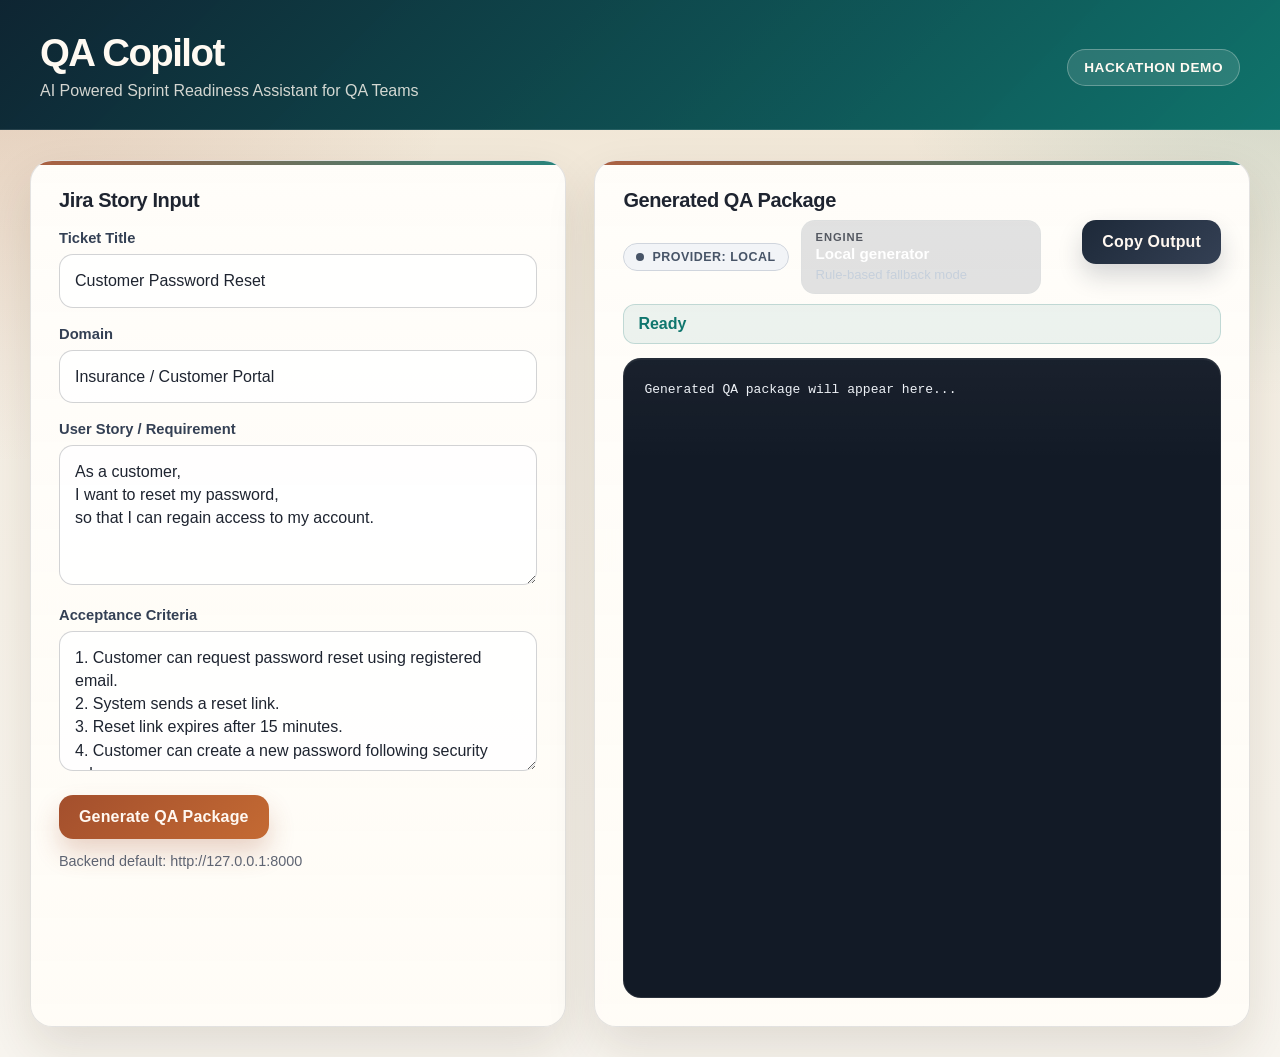
==== frontend/index.html @ c1b5dcdb "ui upgrade" ====
<!DOCTYPE html><html lang="en"><head><meta charset="UTF-8"><meta name="viewport" content="width=device-width, initial-scale=1.0"><title>QA Copilot</title><link rel="icon" href="data:image/svg+xml,%3Csvg xmlns='http://www.w3.org/2000/svg' viewBox='0 0 64 64'%3E%3Crect width='64' height='64' rx='14' fill='%230c5c4c'/%3E%3Cpath d='M18 34l9 9 19-22' fill='none' stroke='%23f5efe0' stroke-width='7' stroke-linecap='round' stroke-linejoin='round'/%3E%3C/svg%3E"><link rel="stylesheet" href="styles.css"></head><body><header><div><h1>QA Copilot</h1><p>AI Powered Sprint Readiness Assistant for QA Teams</p></div><span class="badge">Hackathon Demo</span></header><main><section class="panel"><h2>Jira Story Input</h2><label>Ticket Title</label><input id="title" value="Customer Password Reset"><label>Domain</label><input id="domain" value="Insurance / Customer Portal"><label>User Story / Requirement</label><textarea id="story">As a customer,
I want to reset my password,
so that I can regain access to my account.</textarea><label>Acceptance Criteria</label><textarea id="criteria">1. Customer can request password reset using registered email.
2. System sends a reset link.
3. Reset link expires after 15 minutes.
4. Customer can create a new password following security rules.
5. Customer sees an error for invalid or expired link.</textarea><button id="generateBtn" onclick="generatePackage()">Generate QA Package</button><p class="hint">Backend default: http://127.0.0.1:8000</p></section><section class="panel"><div class="output-header"><div><h2>Generated QA Package</h2><div class="provider-row"><div id="providerBadge" class="provider-badge provider-local">Provider: Local</div><div id="aiSignal" class="ai-signal ai-signal-local"><span class="ai-signal-label">Engine</span><strong id="aiSignalTitle">Local generator</strong><span id="aiSignalDetail">Rule-based fallback mode</span></div></div></div><button class="secondary" onclick="copyOutput()">Copy Output</button></div><div id="status" class="status">Ready</div><div id="output" class="output-placeholder output-empty">Generated QA package will appear here...</div></section></main><script src="script.js"></script></body></html>
---- frontend/styles.css ----
:root {
	--bg: #f5efe4;
	--bg-accent: #efe3d0;
	--card: rgba(255, 252, 247, 0.92);
	--card-strong: #fffdf9;
	--text: #1e2430;
	--muted: #5e6472;
	--primary: #0f766e;
	--primary-strong: #115e59;
	--secondary: #a34f2d;
	--border: rgba(30, 36, 48, 0.12);
	--border-strong: rgba(30, 36, 48, 0.2);
	--shadow: 0 22px 50px rgba(57, 44, 20, 0.12);
	--status-ok: #0f766e;
	--status-error: #b42318;
	--output-bg: #121a26;
	--output-text: #eef2f7;
}

* {
	box-sizing: border-box;
}

body {
	margin: 0;
	min-height: 100vh;
	font-family: "Segoe UI", "Trebuchet MS", sans-serif;
	color: var(--text);
	background:
		radial-gradient(circle at top left, rgba(163, 79, 45, 0.18), transparent 28%),
		radial-gradient(circle at top right, rgba(15, 118, 110, 0.16), transparent 24%),
		linear-gradient(180deg, var(--bg-accent) 0%, var(--bg) 34%, #f8f5ef 100%);
}

header {
	padding: 34px 40px 30px;
	display: flex;
	justify-content: space-between;
	align-items: center;
	gap: 20px;
	color: #fffaf2;
	background:
		linear-gradient(135deg, rgba(13, 35, 48, 0.94), rgba(15, 118, 110, 0.88)),
		linear-gradient(135deg, #1b3d53, #115e59);
	box-shadow: inset 0 -1px 0 rgba(255, 255, 255, 0.1);
}

header h1 {
	margin: 0;
	font-size: clamp(2rem, 3vw, 3rem);
	line-height: 1;
	letter-spacing: -0.04em;
}

header p {
	margin: 10px 0 0;
	max-width: 52ch;
	color: rgba(255, 250, 242, 0.82);
	font-size: 1rem;
}

.badge {
	padding: 10px 16px;
	border: 1px solid rgba(255, 250, 242, 0.28);
	border-radius: 999px;
	background: rgba(255, 250, 242, 0.12);
	color: #fffaf2;
	font-size: 0.85rem;
	font-weight: 700;
	letter-spacing: 0.04em;
	text-transform: uppercase;
	white-space: nowrap;
}

main {
	display: grid;
	grid-template-columns: minmax(320px, 0.9fr) minmax(420px, 1.1fr);
	gap: 28px;
	padding: 30px;
}

.panel {
	position: relative;
	overflow: hidden;
	padding: 28px;
	border: 1px solid var(--border);
	border-radius: 22px;
	background: linear-gradient(180deg, var(--card-strong), var(--card));
	box-shadow: var(--shadow);
	backdrop-filter: blur(16px);
}

.panel::after {
	content: "";
	position: absolute;
	inset: 0 auto auto 0;
	width: 100%;
	height: 4px;
	background: linear-gradient(90deg, var(--secondary), var(--primary));
	opacity: 0.9;
}

h2 {
	margin: 0 0 10px;
	font-size: 1.25rem;
	letter-spacing: -0.02em;
}

label {
	display: block;
	margin: 18px 0 8px;
	color: #344054;
	font-size: 0.92rem;
	font-weight: 700;
}

input,
textarea {
	width: 100%;
	padding: 14px 15px;
	border: 1px solid var(--border-strong);
	border-radius: 14px;
	background: rgba(255, 255, 255, 0.88);
	color: var(--text);
	font: inherit;
	line-height: 1.45;
	transition: border-color 140ms ease, box-shadow 140ms ease, background 140ms ease;
}

input::placeholder,
textarea::placeholder {
	color: #7a8190;
}

input:hover,
textarea:hover {
	border-color: rgba(15, 118, 110, 0.34);
	background: #ffffff;
}

input:focus,
textarea:focus {
	outline: none;
	border-color: rgba(15, 118, 110, 0.78);
	box-shadow: 0 0 0 4px rgba(15, 118, 110, 0.14);
	background: #ffffff;
}

textarea {
	min-height: 140px;
	resize: vertical;
}

button {
	margin-top: 20px;
	padding: 13px 20px;
	border: none;
	border-radius: 14px;
	background: linear-gradient(135deg, var(--secondary), #c46a33);
	color: #fff8f1;
	font: inherit;
	font-weight: 700;
	letter-spacing: 0.01em;
	cursor: pointer;
	box-shadow: 0 14px 26px rgba(163, 79, 45, 0.24);
	transition: transform 120ms ease, box-shadow 120ms ease, filter 120ms ease;
}

button:hover {
	transform: translateY(-1px);
	box-shadow: 0 18px 30px rgba(163, 79, 45, 0.28);
	filter: saturate(1.05);
}

button:active {
	transform: translateY(0);
}

button:focus-visible {
	outline: 3px solid rgba(163, 79, 45, 0.24);
	outline-offset: 2px;
}

button:disabled {
	cursor: wait;
	opacity: 0.82;
	transform: none;
	box-shadow: none;
}

button.secondary {
	margin-top: 0;
	background: linear-gradient(135deg, #1d2939, #344054);
	box-shadow: 0 12px 24px rgba(29, 41, 57, 0.18);
}

.hint {
	margin: 14px 0 0;
	color: var(--muted);
	font-size: 0.9rem;
}

.output-header {
	display: flex;
	justify-content: space-between;
	align-items: center;
	gap: 12px;
	margin-bottom: 10px;
}

.output-header h2 {
	margin-bottom: 8px;
}

.provider-row {
	display: flex;
	align-items: center;
	gap: 12px;
	flex-wrap: wrap;
}

.provider-badge {
	display: inline-flex;
	align-items: center;
	gap: 8px;
	padding: 6px 12px;
	border-radius: 999px;
	font-size: 0.78rem;
	font-weight: 800;
	letter-spacing: 0.04em;
	text-transform: uppercase;
	border: 1px solid transparent;
}

.provider-badge::before {
	content: "";
	width: 8px;
	height: 8px;
	border-radius: 999px;
	background: currentColor;
}

.provider-local {
	color: #475467;
	background: #f2f4f7;
	border-color: #d0d5dd;
}

.provider-openai {
	color: #0f766e;
	background: rgba(15, 118, 110, 0.12);
	border-color: rgba(15, 118, 110, 0.24);
}

.provider-azure {
	color: #175cd3;
	background: rgba(23, 92, 211, 0.1);
	border-color: rgba(23, 92, 211, 0.2);
}

.ai-signal {
	display: grid;
	gap: 2px;
	min-width: 240px;
	padding: 10px 14px;
	border: 1px solid rgba(255, 255, 255, 0.12);
	border-radius: 14px;
	background: rgba(255, 255, 255, 0.06);
	box-shadow: inset 0 1px 0 rgba(255, 255, 255, 0.04);
}

.ai-signal-label {
	font-size: 0.7rem;
	font-weight: 800;
	letter-spacing: 0.08em;
	text-transform: uppercase;
	opacity: 0.72;
}

.ai-signal strong {
	font-size: 0.95rem;
	line-height: 1.2;
	color: #ffffff;
}

.ai-signal span:last-child {
	font-size: 0.82rem;
	color: #c6d0dc;
	line-height: 1.35;
}

.ai-signal-local {
	border-color: rgba(208, 213, 221, 0.18);
	background: rgba(71, 84, 103, 0.16);
}

.ai-signal-openai {
	border-color: rgba(15, 118, 110, 0.35);
	background: linear-gradient(135deg, rgba(15, 118, 110, 0.22), rgba(15, 118, 110, 0.08));
	box-shadow: 0 0 0 1px rgba(15, 118, 110, 0.12), inset 0 1px 0 rgba(255, 255, 255, 0.08);
}

.ai-signal-azure {
	border-color: rgba(23, 92, 211, 0.35);
	background: linear-gradient(135deg, rgba(23, 92, 211, 0.2), rgba(23, 92, 211, 0.08));
	box-shadow: 0 0 0 1px rgba(23, 92, 211, 0.12), inset 0 1px 0 rgba(255, 255, 255, 0.08);
}

.ai-signal-live {
	position: relative;
	overflow: hidden;
}

.ai-signal-live::after {
	content: "";
	position: absolute;
	inset: 0;
	background: linear-gradient(110deg, transparent 10%, rgba(255, 255, 255, 0.16) 40%, transparent 70%);
	transform: translateX(-120%);
	animation: shimmer 1.6s linear infinite;
}

.status {
	margin-bottom: 14px;
	padding: 10px 14px;
	border: 1px solid rgba(15, 118, 110, 0.2);
	border-radius: 12px;
	background: rgba(15, 118, 110, 0.08);
	color: var(--status-ok);
	font-weight: 700;
}

.status.loading {
	position: relative;
	padding-left: 38px;
}

.status.loading::before {
	content: "";
	position: absolute;
	top: 50%;
	left: 14px;
	width: 12px;
	height: 12px;
	margin-top: -6px;
	border-radius: 999px;
	background: currentColor;
	animation: pulse 1s ease-in-out infinite;
}

.output-placeholder {
	min-height: 640px;
	padding: 20px;
	border: 1px solid rgba(255, 255, 255, 0.08);
	border-radius: 18px;
	background:
		linear-gradient(180deg, rgba(255, 255, 255, 0.03), transparent 16%),
		var(--output-bg);
	color: var(--output-text);
	white-space: pre-wrap;
	overflow: auto;
	font-family: Consolas, "Courier New", monospace;
	font-size: 13px;
	line-height: 1.62;
	box-shadow: inset 0 1px 0 rgba(255, 255, 255, 0.05);
}

.output-empty {
	display: block;
	font-family: Consolas, "Courier New", monospace;
}

.output-section {
	margin-bottom: 18px;
	padding: 18px;
	border: 1px solid rgba(255, 255, 255, 0.08);
	border-radius: 16px;
	background: rgba(255, 255, 255, 0.03);
}

.output-section h3 {
	margin: 0 0 12px;
	color: #f8b26a;
	font-size: 0.95rem;
	letter-spacing: 0.08em;
	text-transform: uppercase;
}

.output-section p {
	margin: 0;
}

.summary-section,
.risk-section,
.code-section {
	background: rgba(255, 255, 255, 0.05);
}

.output-list,
.output-steps {
	margin: 0;
	padding-left: 20px;
}

.output-list li,
.output-steps li {
	margin-bottom: 8px;
}

.test-case-grid,
.api-grid,
.mapping-grid {
	display: grid;
	gap: 14px;
}

.test-case-card,
.api-card,
.mapping-card {
	padding: 16px;
	border: 1px solid rgba(255, 255, 255, 0.08);
	border-radius: 14px;
	background: rgba(10, 14, 22, 0.34);
}

.test-case-head {
	display: flex;
	justify-content: space-between;
	gap: 12px;
	margin-bottom: 14px;
}

.test-case-head h4,
.mapping-card h4 {
	margin: 0 0 4px;
	color: #ffffff;
	font-size: 1rem;
}

.test-case-head p,
.mapping-card p,
.api-card p {
	margin: 0;
	color: #c6d0dc;
}

.test-case-meta {
	display: flex;
	flex-wrap: wrap;
	gap: 8px;
	justify-content: flex-end;
}

.test-case-meta span,
.api-status,
.risk-score {
	display: inline-flex;
	align-items: center;
	padding: 4px 10px;
	border-radius: 999px;
	background: rgba(248, 178, 106, 0.14);
	color: #ffd9a5;
	font-size: 0.78rem;
	font-weight: 700;
}

.output-subsection {
	margin-top: 12px;
}

.output-subsection h5 {
	margin: 0 0 8px;
	color: #f5d9ae;
	font-size: 0.82rem;
	letter-spacing: 0.06em;
	text-transform: uppercase;
}

.api-card {
	display: grid;
	gap: 10px;
}

.api-method {
	color: #8be9dd;
	font-weight: 800;
	letter-spacing: 0.06em;
	text-transform: uppercase;
}

.api-endpoint {
	color: #ffffff;
	font-weight: 700;
	word-break: break-word;
}

.risk-strip {
	display: grid;
	gap: 12px;
}

.code-block {
	margin: 0;
	padding: 14px;
	overflow: auto;
	border-radius: 12px;
	background: rgba(0, 0, 0, 0.22);
	border: 1px solid rgba(255, 255, 255, 0.08);
}

@keyframes pulse {
	0%,
	100% {
		opacity: 0.35;
		transform: scale(0.8);
	}

	50% {
		opacity: 1;
		transform: scale(1);
	}
}

@keyframes shimmer {
	100% {
		transform: translateX(120%);
	}
}

@media (max-width: 900px) {
	main {
		grid-template-columns: 1fr;
		padding: 18px;
	}

	header {
		padding: 26px 20px;
		flex-direction: column;
		align-items: flex-start;
	}

	.panel {
		padding: 22px;
	}

	.output-header {
		flex-direction: column;
		align-items: stretch;
	}

	.provider-row {
		align-items: stretch;
	}

	.ai-signal {
		min-width: 0;
	}

	.test-case-head {
		flex-direction: column;
	}

	.test-case-meta {
		justify-content: flex-start;
	}

	button.secondary {
		width: 100%;
	}
}
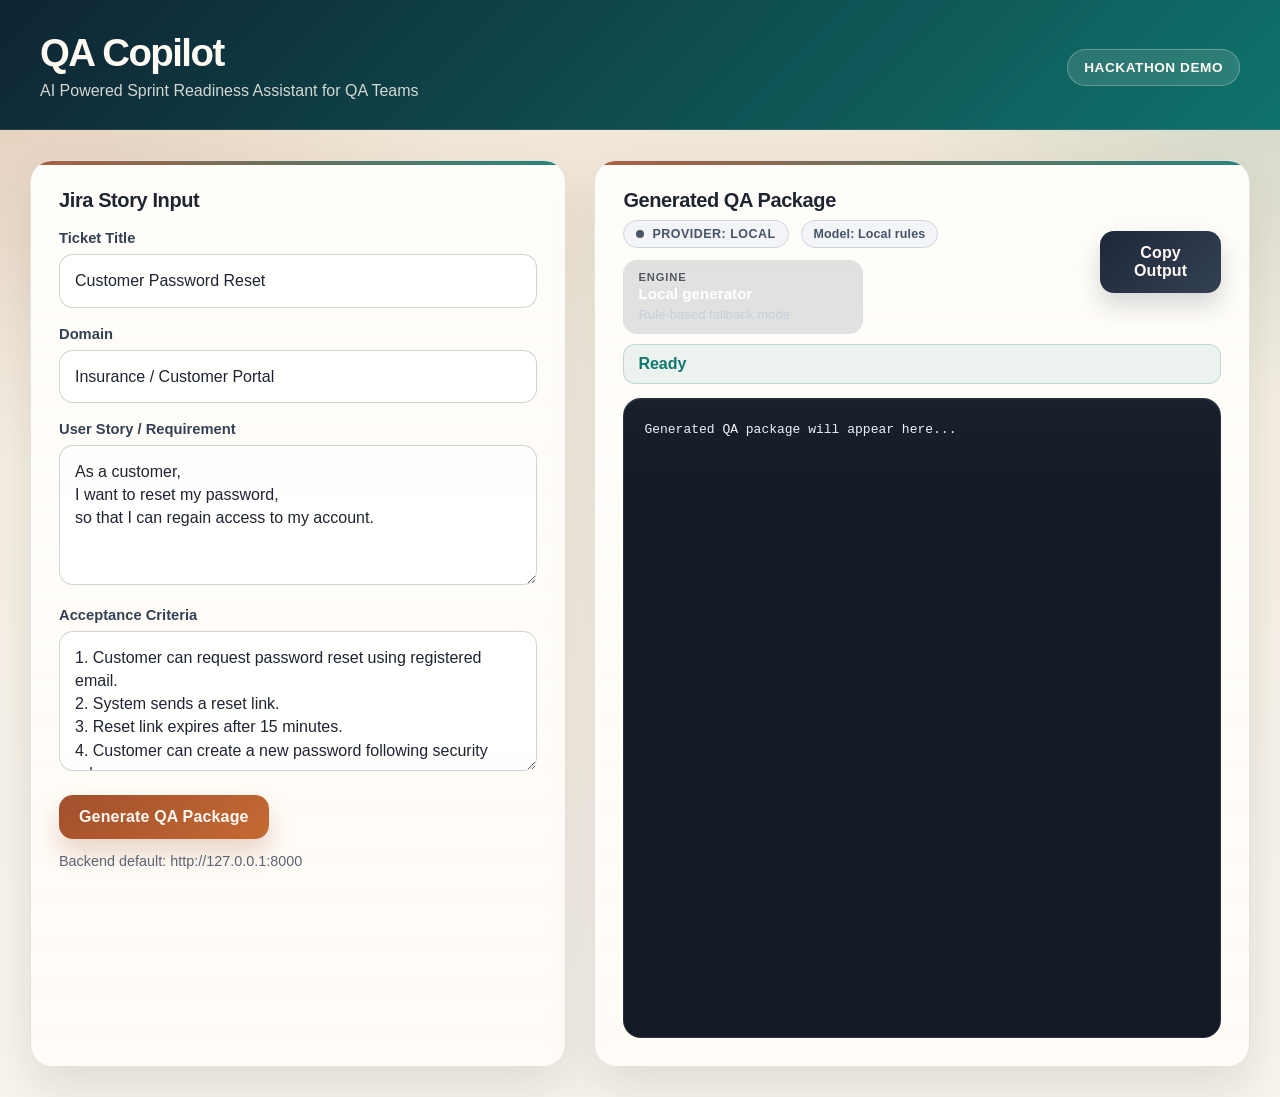
==== commit d7a2fd21: "openAI agent info" ====
--- a/frontend/index.html
+++ b/frontend/index.html
@@ -4,4 +4,4 @@
 2. System sends a reset link.
 3. Reset link expires after 15 minutes.
 4. Customer can create a new password following security rules.
-5. Customer sees an error for invalid or expired link.</textarea><button id="generateBtn" onclick="generatePackage()">Generate QA Package</button><p class="hint">Backend default: http://127.0.0.1:8000</p></section><section class="panel"><div class="output-header"><div><h2>Generated QA Package</h2><div class="provider-row"><div id="providerBadge" class="provider-badge provider-local">Provider: Local</div><div id="aiSignal" class="ai-signal ai-signal-local"><span class="ai-signal-label">Engine</span><strong id="aiSignalTitle">Local generator</strong><span id="aiSignalDetail">Rule-based fallback mode</span></div></div></div><button class="secondary" onclick="copyOutput()">Copy Output</button></div><div id="status" class="status">Ready</div><div id="output" class="output-placeholder output-empty">Generated QA package will appear here...</div></section></main><script src="script.js"></script></body></html>+5. Customer sees an error for invalid or expired link.</textarea><button id="generateBtn" onclick="generatePackage()">Generate QA Package</button><p class="hint">Backend default: http://127.0.0.1:8000</p></section><section class="panel"><div class="output-header"><div><h2>Generated QA Package</h2><div class="provider-row"><div id="providerBadge" class="provider-badge provider-local">Provider: Local</div><div id="modelBadge" class="model-badge model-badge-local">Model: Local rules</div><div id="aiSignal" class="ai-signal ai-signal-local"><span class="ai-signal-label">Engine</span><strong id="aiSignalTitle">Local generator</strong><span id="aiSignalDetail">Rule-based fallback mode</span></div></div></div><button class="secondary" onclick="copyOutput()">Copy Output</button></div><div id="status" class="status">Ready</div><div id="output" class="output-placeholder output-empty">Generated QA package will appear here...</div></section></main><script src="script.js"></script></body></html>
--- a/frontend/styles.css
+++ b/frontend/styles.css
@@ -258,6 +258,36 @@
 	border-color: rgba(23, 92, 211, 0.2);
 }
 
+.model-badge {
+	display: inline-flex;
+	align-items: center;
+	padding: 6px 12px;
+	border-radius: 999px;
+	font-size: 0.78rem;
+	font-weight: 700;
+	letter-spacing: 0.01em;
+	border: 1px solid transparent;
+	white-space: nowrap;
+}
+
+.model-badge-local {
+	color: #475467;
+	background: rgba(242, 244, 247, 0.95);
+	border-color: #d0d5dd;
+}
+
+.model-badge-openai {
+	color: #d7fff8;
+	background: rgba(15, 118, 110, 0.24);
+	border-color: rgba(15, 118, 110, 0.36);
+}
+
+.model-badge-azure {
+	color: #dbeafe;
+	background: rgba(23, 92, 211, 0.2);
+	border-color: rgba(23, 92, 211, 0.32);
+}
+
 .ai-signal {
 	display: grid;
 	gap: 2px;
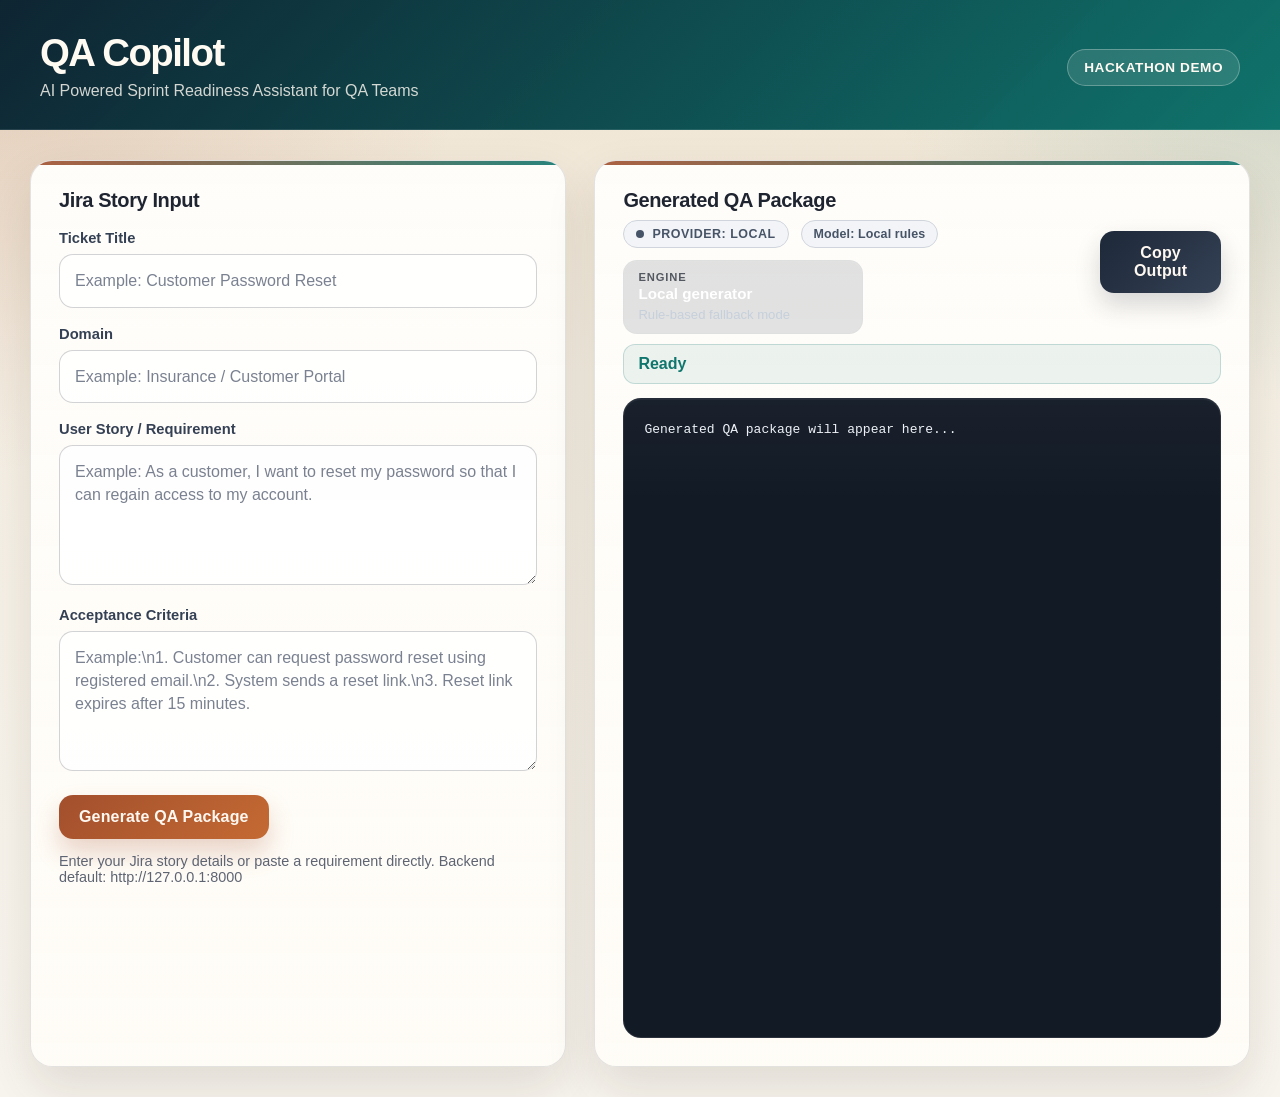
==== commit 415b86f2: "removed placeholder" ====
--- a/frontend/index.html
+++ b/frontend/index.html
@@ -1,7 +1 @@
-<!DOCTYPE html><html lang="en"><head><meta charset="UTF-8"><meta name="viewport" content="width=device-width, initial-scale=1.0"><title>QA Copilot</title><link rel="icon" href="data:image/svg+xml,%3Csvg xmlns='http://www.w3.org/2000/svg' viewBox='0 0 64 64'%3E%3Crect width='64' height='64' rx='14' fill='%230c5c4c'/%3E%3Cpath d='M18 34l9 9 19-22' fill='none' stroke='%23f5efe0' stroke-width='7' stroke-linecap='round' stroke-linejoin='round'/%3E%3C/svg%3E"><link rel="stylesheet" href="styles.css"></head><body><header><div><h1>QA Copilot</h1><p>AI Powered Sprint Readiness Assistant for QA Teams</p></div><span class="badge">Hackathon Demo</span></header><main><section class="panel"><h2>Jira Story Input</h2><label>Ticket Title</label><input id="title" value="Customer Password Reset"><label>Domain</label><input id="domain" value="Insurance / Customer Portal"><label>User Story / Requirement</label><textarea id="story">As a customer,
-I want to reset my password,
-so that I can regain access to my account.</textarea><label>Acceptance Criteria</label><textarea id="criteria">1. Customer can request password reset using registered email.
-2. System sends a reset link.
-3. Reset link expires after 15 minutes.
-4. Customer can create a new password following security rules.
-5. Customer sees an error for invalid or expired link.</textarea><button id="generateBtn" onclick="generatePackage()">Generate QA Package</button><p class="hint">Backend default: http://127.0.0.1:8000</p></section><section class="panel"><div class="output-header"><div><h2>Generated QA Package</h2><div class="provider-row"><div id="providerBadge" class="provider-badge provider-local">Provider: Local</div><div id="modelBadge" class="model-badge model-badge-local">Model: Local rules</div><div id="aiSignal" class="ai-signal ai-signal-local"><span class="ai-signal-label">Engine</span><strong id="aiSignalTitle">Local generator</strong><span id="aiSignalDetail">Rule-based fallback mode</span></div></div></div><button class="secondary" onclick="copyOutput()">Copy Output</button></div><div id="status" class="status">Ready</div><div id="output" class="output-placeholder output-empty">Generated QA package will appear here...</div></section></main><script src="script.js"></script></body></html>+<!DOCTYPE html><html lang="en"><head><meta charset="UTF-8"><meta name="viewport" content="width=device-width, initial-scale=1.0"><title>QA Copilot</title><link rel="icon" href="data:image/svg+xml,%3Csvg xmlns='http://www.w3.org/2000/svg' viewBox='0 0 64 64'%3E%3Crect width='64' height='64' rx='14' fill='%230c5c4c'/%3E%3Cpath d='M18 34l9 9 19-22' fill='none' stroke='%23f5efe0' stroke-width='7' stroke-linecap='round' stroke-linejoin='round'/%3E%3C/svg%3E"><link rel="stylesheet" href="styles.css"></head><body><header><div><h1>QA Copilot</h1><p>AI Powered Sprint Readiness Assistant for QA Teams</p></div><span class="badge">Hackathon Demo</span></header><main><section class="panel"><h2>Jira Story Input</h2><label>Ticket Title</label><input id="title" placeholder="Example: Customer Password Reset"><label>Domain</label><input id="domain" placeholder="Example: Insurance / Customer Portal"><label>User Story / Requirement</label><textarea id="story" placeholder="Example: As a customer, I want to reset my password so that I can regain access to my account."></textarea><label>Acceptance Criteria</label><textarea id="criteria" placeholder="Example:\n1. Customer can request password reset using registered email.\n2. System sends a reset link.\n3. Reset link expires after 15 minutes."></textarea><button id="generateBtn" onclick="generatePackage()">Generate QA Package</button><p class="hint">Enter your Jira story details or paste a requirement directly. Backend default: http://127.0.0.1:8000</p></section><section class="panel"><div class="output-header"><div><h2>Generated QA Package</h2><div class="provider-row"><div id="providerBadge" class="provider-badge provider-local">Provider: Local</div><div id="modelBadge" class="model-badge model-badge-local">Model: Local rules</div><div id="aiSignal" class="ai-signal ai-signal-local"><span class="ai-signal-label">Engine</span><strong id="aiSignalTitle">Local generator</strong><span id="aiSignalDetail">Rule-based fallback mode</span></div></div></div><button class="secondary" onclick="copyOutput()">Copy Output</button></div><div id="status" class="status">Ready</div><div id="output" class="output-placeholder output-empty">Generated QA package will appear here...</div></section></main><script src="script.js"></script></body></html>
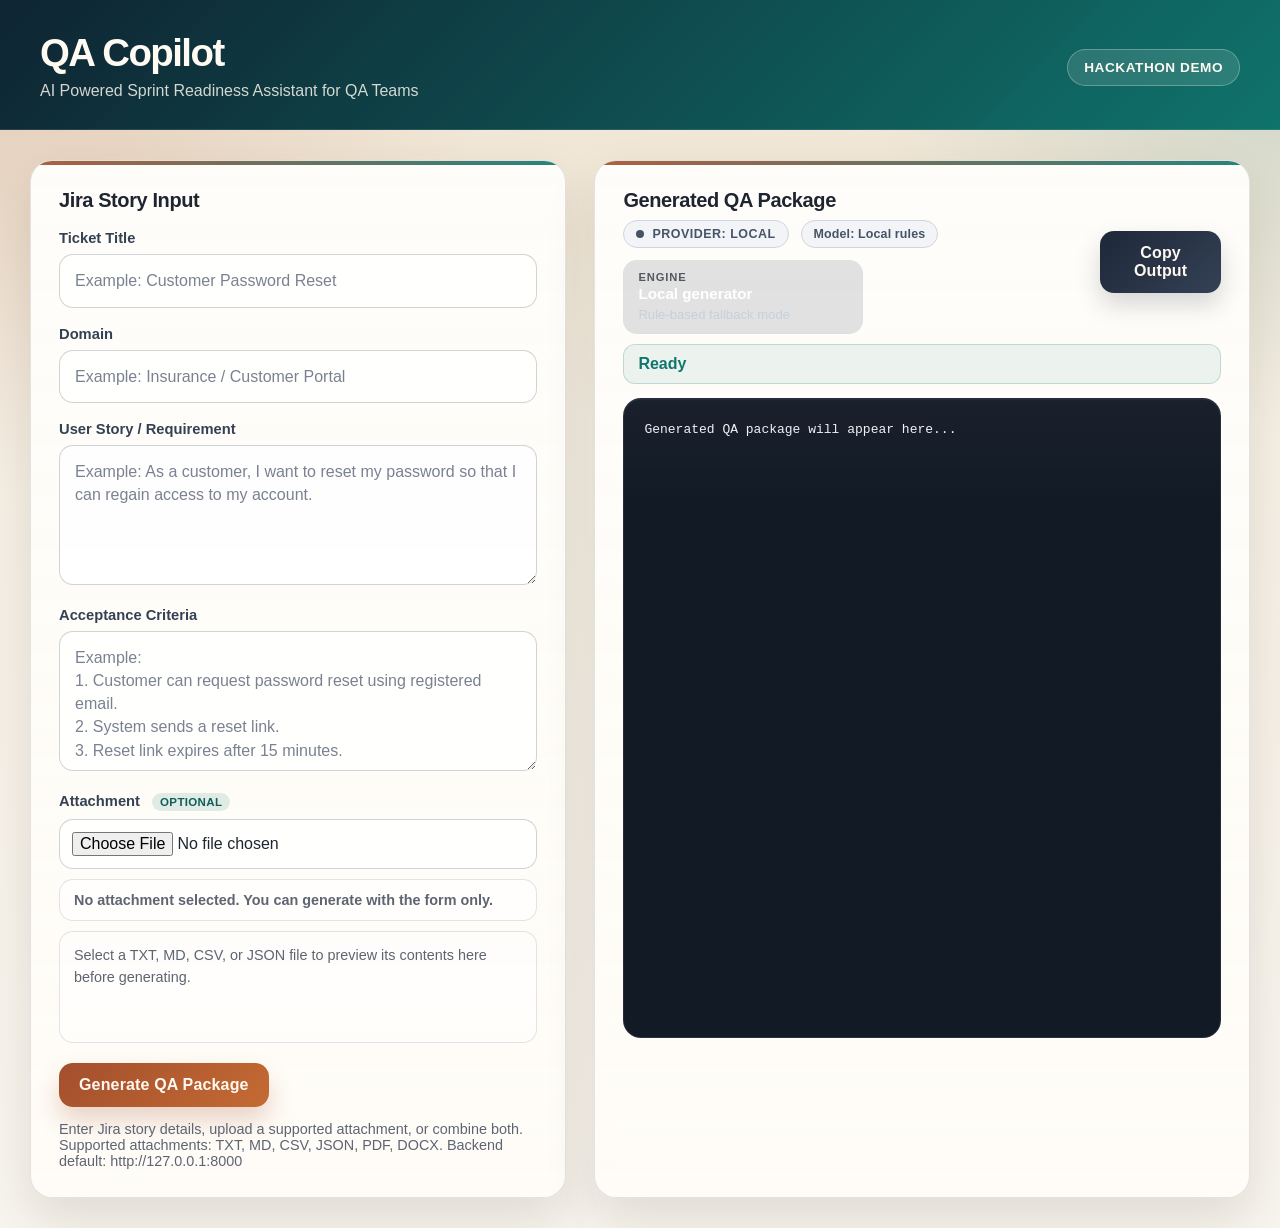
==== commit e7767d6e: "attachment include" ====
--- a/frontend/index.html
+++ b/frontend/index.html
@@ -1 +1,61 @@
-<!DOCTYPE html><html lang="en"><head><meta charset="UTF-8"><meta name="viewport" content="width=device-width, initial-scale=1.0"><title>QA Copilot</title><link rel="icon" href="data:image/svg+xml,%3Csvg xmlns='http://www.w3.org/2000/svg' viewBox='0 0 64 64'%3E%3Crect width='64' height='64' rx='14' fill='%230c5c4c'/%3E%3Cpath d='M18 34l9 9 19-22' fill='none' stroke='%23f5efe0' stroke-width='7' stroke-linecap='round' stroke-linejoin='round'/%3E%3C/svg%3E"><link rel="stylesheet" href="styles.css"></head><body><header><div><h1>QA Copilot</h1><p>AI Powered Sprint Readiness Assistant for QA Teams</p></div><span class="badge">Hackathon Demo</span></header><main><section class="panel"><h2>Jira Story Input</h2><label>Ticket Title</label><input id="title" placeholder="Example: Customer Password Reset"><label>Domain</label><input id="domain" placeholder="Example: Insurance / Customer Portal"><label>User Story / Requirement</label><textarea id="story" placeholder="Example: As a customer, I want to reset my password so that I can regain access to my account."></textarea><label>Acceptance Criteria</label><textarea id="criteria" placeholder="Example:\n1. Customer can request password reset using registered email.\n2. System sends a reset link.\n3. Reset link expires after 15 minutes."></textarea><button id="generateBtn" onclick="generatePackage()">Generate QA Package</button><p class="hint">Enter your Jira story details or paste a requirement directly. Backend default: http://127.0.0.1:8000</p></section><section class="panel"><div class="output-header"><div><h2>Generated QA Package</h2><div class="provider-row"><div id="providerBadge" class="provider-badge provider-local">Provider: Local</div><div id="modelBadge" class="model-badge model-badge-local">Model: Local rules</div><div id="aiSignal" class="ai-signal ai-signal-local"><span class="ai-signal-label">Engine</span><strong id="aiSignalTitle">Local generator</strong><span id="aiSignalDetail">Rule-based fallback mode</span></div></div></div><button class="secondary" onclick="copyOutput()">Copy Output</button></div><div id="status" class="status">Ready</div><div id="output" class="output-placeholder output-empty">Generated QA package will appear here...</div></section></main><script src="script.js"></script></body></html>+<!DOCTYPE html>
+<html lang="en">
+<head>
+	<meta charset="UTF-8">
+	<meta name="viewport" content="width=device-width, initial-scale=1.0">
+	<title>QA Copilot</title>
+	<link rel="icon" href="data:image/svg+xml,%3Csvg xmlns='http://www.w3.org/2000/svg' viewBox='0 0 64 64'%3E%3Crect width='64' height='64' rx='14' fill='%230c5c4c'/%3E%3Cpath d='M18 34l9 9 19-22' fill='none' stroke='%23f5efe0' stroke-width='7' stroke-linecap='round' stroke-linejoin='round'/%3E%3C/svg%3E">
+	<link rel="stylesheet" href="styles.css">
+</head>
+<body>
+	<header>
+		<div>
+			<h1>QA Copilot</h1>
+			<p>AI Powered Sprint Readiness Assistant for QA Teams</p>
+		</div>
+		<span class="badge">Hackathon Demo</span>
+	</header>
+	<main>
+		<section class="panel">
+			<h2>Jira Story Input</h2>
+			<label>Ticket Title</label>
+			<input id="title" placeholder="Example: Customer Password Reset">
+			<label>Domain</label>
+			<input id="domain" placeholder="Example: Insurance / Customer Portal">
+			<label>User Story / Requirement</label>
+			<textarea id="story" placeholder="Example: As a customer, I want to reset my password so that I can regain access to my account."></textarea>
+			<label>Acceptance Criteria</label>
+			<textarea id="criteria" placeholder="Example:
+1. Customer can request password reset using registered email.
+2. System sends a reset link.
+3. Reset link expires after 15 minutes."></textarea>
+			<label for="attachment">Attachment <span class="optional-pill">Optional</span></label>
+			<input id="attachment" type="file" accept=".txt,.md,.csv,.json,.pdf,.docx">
+			<div id="attachmentMeta" class="attachment-meta attachment-meta-empty">No attachment selected. You can generate with the form only.</div>
+			<div id="attachmentPreview" class="attachment-preview attachment-preview-empty">Select a TXT, MD, CSV, or JSON file to preview its contents here before generating.</div>
+			<button id="generateBtn" onclick="generatePackage()">Generate QA Package</button>
+			<p class="hint">Enter Jira story details, upload a supported attachment, or combine both. Supported attachments: TXT, MD, CSV, JSON, PDF, DOCX. Backend default: http://127.0.0.1:8000</p>
+		</section>
+		<section class="panel">
+			<div class="output-header">
+				<div>
+					<h2>Generated QA Package</h2>
+					<div class="provider-row">
+						<div id="providerBadge" class="provider-badge provider-local">Provider: Local</div>
+						<div id="modelBadge" class="model-badge model-badge-local">Model: Local rules</div>
+						<div id="aiSignal" class="ai-signal ai-signal-local">
+							<span class="ai-signal-label">Engine</span>
+							<strong id="aiSignalTitle">Local generator</strong>
+							<span id="aiSignalDetail">Rule-based fallback mode</span>
+						</div>
+					</div>
+				</div>
+				<button class="secondary" onclick="copyOutput()">Copy Output</button>
+			</div>
+			<div id="status" class="status">Ready</div>
+			<div id="output" class="output-placeholder output-empty">Generated QA package will appear here...</div>
+		</section>
+	</main>
+	<script src="script.js"></script>
+</body>
+</html>
--- a/frontend/styles.css
+++ b/frontend/styles.css
@@ -138,6 +138,64 @@
 	background: #ffffff;
 }
 
+input[type="file"] {
+	padding: 12px;
+	background: rgba(255, 255, 255, 0.84);
+}
+
+.optional-pill {
+	display: inline-flex;
+	align-items: center;
+	margin-left: 8px;
+	padding: 3px 8px;
+	border-radius: 999px;
+	background: rgba(15, 118, 110, 0.12);
+	color: var(--primary-strong);
+	font-size: 0.72rem;
+	font-weight: 800;
+	letter-spacing: 0.03em;
+	text-transform: uppercase;
+}
+
+.attachment-meta,
+.attachment-preview {
+	margin-top: 10px;
+	padding: 12px 14px;
+	border: 1px solid var(--border);
+	border-radius: 14px;
+	background: rgba(255, 255, 255, 0.72);
+	color: var(--text);
+}
+
+.attachment-meta {
+	font-size: 0.9rem;
+	font-weight: 600;
+}
+
+.attachment-meta-empty,
+.attachment-preview-empty,
+.attachment-preview-muted {
+	color: var(--muted);
+	background: rgba(255, 255, 255, 0.52);
+}
+
+.attachment-preview {
+	min-height: 112px;
+	max-height: 220px;
+	overflow: auto;
+	white-space: pre-wrap;
+	word-break: break-word;
+	font-size: 0.9rem;
+	line-height: 1.55;
+}
+
+input.field-error,
+textarea.field-error {
+	border-color: rgba(180, 35, 24, 0.88);
+	box-shadow: 0 0 0 4px rgba(180, 35, 24, 0.12);
+	background: #fff5f4;
+}
+
 input:focus,
 textarea:focus {
 	outline: none;
@@ -421,9 +479,48 @@
 }
 
 .summary-section,
+.coverage-section,
 .risk-section,
 .code-section {
 	background: rgba(255, 255, 255, 0.05);
+}
+
+.coverage-grid {
+	display: grid;
+	grid-template-columns: repeat(4, minmax(0, 1fr));
+	gap: 12px;
+	margin-bottom: 12px;
+}
+
+.coverage-card {
+	display: grid;
+	gap: 6px;
+	padding: 14px;
+	border: 1px solid rgba(255, 255, 255, 0.08);
+	border-radius: 14px;
+	background: rgba(10, 14, 22, 0.34);
+}
+
+.coverage-overall {
+	background: linear-gradient(135deg, rgba(15, 118, 110, 0.28), rgba(15, 118, 110, 0.1));
+	border-color: rgba(15, 118, 110, 0.35);
+}
+
+.coverage-label {
+	font-size: 0.78rem;
+	letter-spacing: 0.06em;
+	text-transform: uppercase;
+	color: #c6d0dc;
+}
+
+.coverage-card strong {
+	font-size: 1.35rem;
+	color: #ffffff;
+}
+
+.coverage-notes {
+	margin: 0;
+	color: #c6d0dc;
 }
 
 .output-list,
@@ -582,6 +679,10 @@
 		align-items: stretch;
 	}
 
+	.coverage-grid {
+		grid-template-columns: 1fr 1fr;
+	}
+
 	.ai-signal {
 		min-width: 0;
 	}
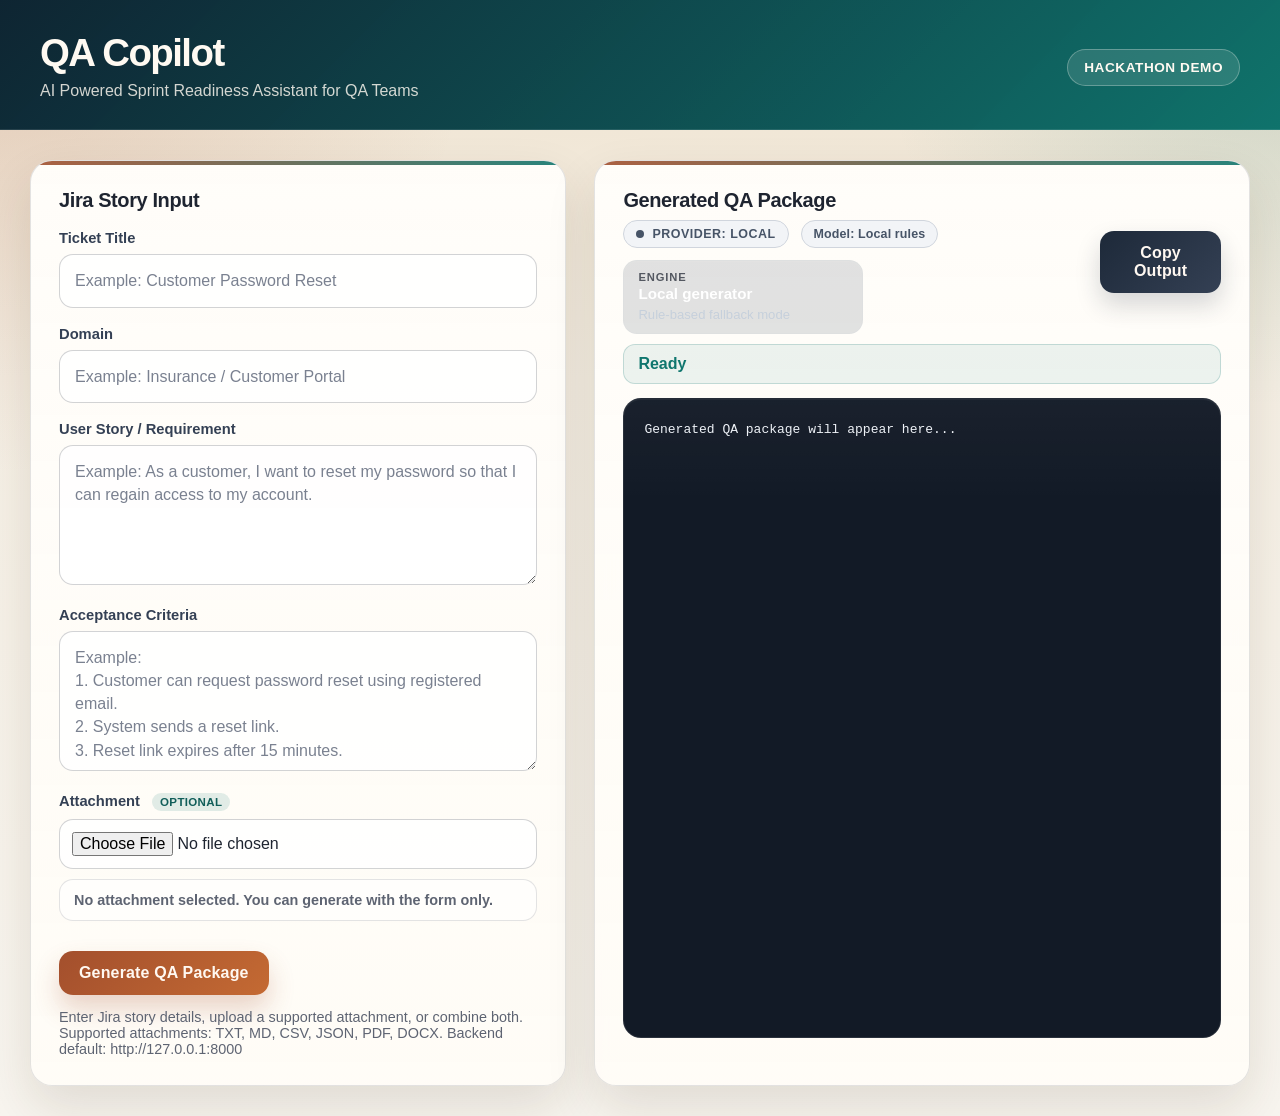
==== commit 17470e0d: "files preview update" ====
--- a/frontend/index.html
+++ b/frontend/index.html
@@ -32,7 +32,10 @@
 			<label for="attachment">Attachment <span class="optional-pill">Optional</span></label>
 			<input id="attachment" type="file" accept=".txt,.md,.csv,.json,.pdf,.docx">
 			<div id="attachmentMeta" class="attachment-meta attachment-meta-empty">No attachment selected. You can generate with the form only.</div>
-			<div id="attachmentPreview" class="attachment-preview attachment-preview-empty">Select a TXT, MD, CSV, or JSON file to preview its contents here before generating.</div>
+			<div class="attachment-actions">
+				<button id="previewAttachmentBtn" class="secondary attachment-preview-trigger attachment-preview-trigger-hidden" type="button">Preview</button>
+				<button id="removeAttachmentBtn" class="secondary attachment-remove-trigger attachment-preview-trigger-hidden" type="button">Remove</button>
+			</div>
 			<button id="generateBtn" onclick="generatePackage()">Generate QA Package</button>
 			<p class="hint">Enter Jira story details, upload a supported attachment, or combine both. Supported attachments: TXT, MD, CSV, JSON, PDF, DOCX. Backend default: http://127.0.0.1:8000</p>
 		</section>
@@ -56,6 +59,16 @@
 			<div id="output" class="output-placeholder output-empty">Generated QA package will appear here...</div>
 		</section>
 	</main>
+	<div id="attachmentPreviewModal" class="preview-modal preview-modal-hidden" aria-hidden="true">
+		<div class="preview-modal-backdrop" data-close-preview="true"></div>
+		<div class="preview-modal-card" role="dialog" aria-modal="true" aria-labelledby="attachmentPreviewTitle">
+			<div class="preview-modal-header">
+				<h3 id="attachmentPreviewTitle">Attachment Preview</h3>
+				<button id="closePreviewBtn" class="preview-modal-close" type="button" aria-label="Close preview">Close</button>
+			</div>
+			<div id="attachmentPreviewBody" class="preview-modal-body">No attachment selected.</div>
+		</div>
+	</div>
 	<script src="script.js"></script>
 </body>
 </html>
--- a/frontend/styles.css
+++ b/frontend/styles.css
@@ -157,8 +157,7 @@
 	text-transform: uppercase;
 }
 
-.attachment-meta,
-.attachment-preview {
+.attachment-meta {
 	margin-top: 10px;
 	padding: 12px 14px;
 	border: 1px solid var(--border);
@@ -172,21 +171,96 @@
 	font-weight: 600;
 }
 
-.attachment-meta-empty,
-.attachment-preview-empty,
-.attachment-preview-muted {
+.attachment-meta-empty {
 	color: var(--muted);
 	background: rgba(255, 255, 255, 0.52);
 }
 
-.attachment-preview {
-	min-height: 112px;
-	max-height: 220px;
+.attachment-actions {
+	margin-top: 10px;
+	display: flex;
+	gap: 10px;
+	flex-wrap: wrap;
+}
+
+.attachment-preview-trigger {
+	margin-top: 0;
+}
+
+.attachment-remove-trigger {
+	margin-top: 0;
+	background: linear-gradient(135deg, #6b7280, #4b5563);
+	box-shadow: 0 12px 24px rgba(75, 85, 99, 0.18);
+}
+
+.attachment-preview-trigger-hidden {
+	display: none;
+}
+
+.preview-modal {
+	position: fixed;
+	inset: 0;
+	display: grid;
+	place-items: center;
+	padding: 24px;
+	z-index: 1000;
+}
+
+.preview-modal-hidden {
+	display: none;
+}
+
+.preview-modal-backdrop {
+	position: absolute;
+	inset: 0;
+	background: rgba(18, 26, 38, 0.58);
+	backdrop-filter: blur(6px);
+}
+
+.preview-modal-card {
+	position: relative;
+	width: min(820px, 100%);
+	max-height: min(78vh, 900px);
+	display: grid;
+	grid-template-rows: auto 1fr;
+	border-radius: 22px;
+	border: 1px solid rgba(255, 255, 255, 0.26);
+	background: linear-gradient(180deg, rgba(255, 253, 249, 0.98), rgba(245, 239, 228, 0.96));
+	box-shadow: 0 28px 70px rgba(18, 26, 38, 0.28);
+	overflow: hidden;
+}
+
+.preview-modal-header {
+	display: flex;
+	justify-content: space-between;
+	align-items: center;
+	gap: 16px;
+	padding: 18px 20px;
+	border-bottom: 1px solid var(--border);
+	background: rgba(255, 255, 255, 0.68);
+}
+
+.preview-modal-header h3 {
+	margin: 0;
+	font-size: 1.05rem;
+	letter-spacing: -0.02em;
+}
+
+.preview-modal-close {
+	margin-top: 0;
+	padding: 10px 14px;
+	background: linear-gradient(135deg, #1d2939, #344054);
+	box-shadow: 0 12px 24px rgba(29, 41, 57, 0.18);
+}
+
+.preview-modal-body {
+	padding: 20px;
 	overflow: auto;
 	white-space: pre-wrap;
 	word-break: break-word;
-	font-size: 0.9rem;
-	line-height: 1.55;
+	font-size: 0.95rem;
+	line-height: 1.6;
+	color: var(--text);
 }
 
 input.field-error,
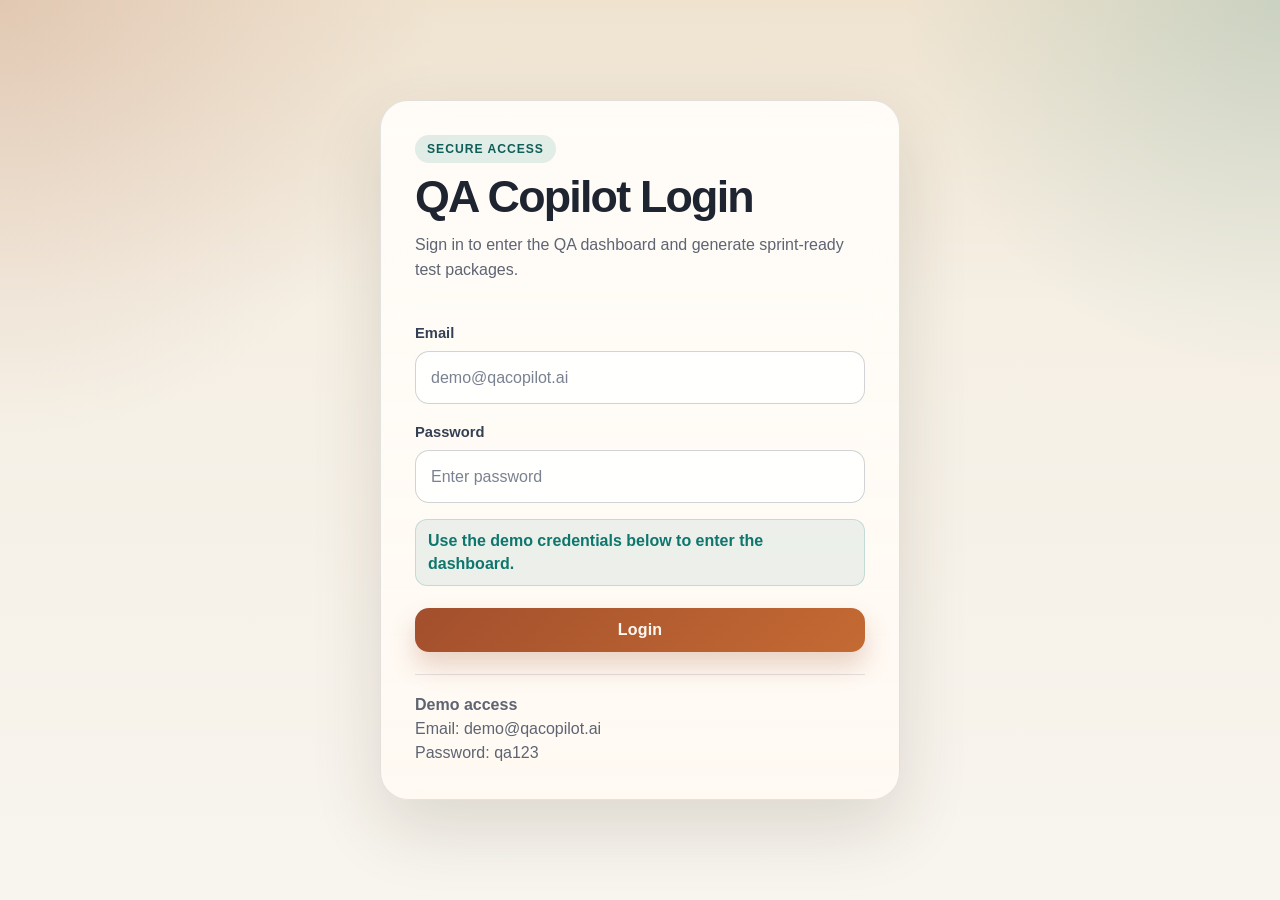
==== commit 8e1d11ae: "ask AI implementation" ====
--- a/frontend/index.html
+++ b/frontend/index.html
@@ -7,67 +7,28 @@
 	<link rel="icon" href="data:image/svg+xml,%3Csvg xmlns='http://www.w3.org/2000/svg' viewBox='0 0 64 64'%3E%3Crect width='64' height='64' rx='14' fill='%230c5c4c'/%3E%3Cpath d='M18 34l9 9 19-22' fill='none' stroke='%23f5efe0' stroke-width='7' stroke-linecap='round' stroke-linejoin='round'/%3E%3C/svg%3E">
 	<link rel="stylesheet" href="styles.css">
 </head>
-<body>
-	<header>
-		<div>
-			<h1>QA Copilot</h1>
-			<p>AI Powered Sprint Readiness Assistant for QA Teams</p>
-		</div>
-		<span class="badge">Hackathon Demo</span>
-	</header>
-	<main>
-		<section class="panel">
-			<h2>Jira Story Input</h2>
-			<label>Ticket Title</label>
-			<input id="title" placeholder="Example: Customer Password Reset">
-			<label>Domain</label>
-			<input id="domain" placeholder="Example: Insurance / Customer Portal">
-			<label>User Story / Requirement</label>
-			<textarea id="story" placeholder="Example: As a customer, I want to reset my password so that I can regain access to my account."></textarea>
-			<label>Acceptance Criteria</label>
-			<textarea id="criteria" placeholder="Example:
-1. Customer can request password reset using registered email.
-2. System sends a reset link.
-3. Reset link expires after 15 minutes."></textarea>
-			<label for="attachment">Attachment <span class="optional-pill">Optional</span></label>
-			<input id="attachment" type="file" accept=".txt,.md,.csv,.json,.pdf,.docx">
-			<div id="attachmentMeta" class="attachment-meta attachment-meta-empty">No attachment selected. You can generate with the form only.</div>
-			<div class="attachment-actions">
-				<button id="previewAttachmentBtn" class="secondary attachment-preview-trigger attachment-preview-trigger-hidden" type="button">Preview</button>
-				<button id="removeAttachmentBtn" class="secondary attachment-remove-trigger attachment-preview-trigger-hidden" type="button">Remove</button>
+<body data-page="login" class="auth-active">
+	<div id="loginScreen" class="auth-shell">
+		<section class="auth-card">
+			<div class="auth-copy">
+				<span class="auth-kicker">Secure Access</span>
+				<h1>QA Copilot Login</h1>
+				<p>Sign in to enter the QA dashboard and generate sprint-ready test packages.</p>
 			</div>
-			<button id="generateBtn" onclick="generatePackage()">Generate QA Package</button>
-			<p class="hint">Enter Jira story details, upload a supported attachment, or combine both. Supported attachments: TXT, MD, CSV, JSON, PDF, DOCX. Backend default: http://127.0.0.1:8000</p>
+			<form id="loginForm" class="auth-form">
+				<label for="loginEmail">Email</label>
+				<input id="loginEmail" type="email" placeholder="demo@qacopilot.ai" autocomplete="username">
+				<label for="loginPassword">Password</label>
+				<input id="loginPassword" type="password" placeholder="Enter password" autocomplete="current-password">
+				<div id="loginStatus" class="auth-status">Use the demo credentials below to enter the dashboard.</div>
+				<button id="loginBtn" type="submit">Login</button>
+			</form>
+			<div class="auth-helper">
+				<strong>Demo access</strong>
+				<p>Email: demo@qacopilot.ai</p>
+				<p>Password: qa123</p>
+			</div>
 		</section>
-		<section class="panel">
-			<div class="output-header">
-				<div>
-					<h2>Generated QA Package</h2>
-					<div class="provider-row">
-						<div id="providerBadge" class="provider-badge provider-local">Provider: Local</div>
-						<div id="modelBadge" class="model-badge model-badge-local">Model: Local rules</div>
-						<div id="aiSignal" class="ai-signal ai-signal-local">
-							<span class="ai-signal-label">Engine</span>
-							<strong id="aiSignalTitle">Local generator</strong>
-							<span id="aiSignalDetail">Rule-based fallback mode</span>
-						</div>
-					</div>
-				</div>
-				<button class="secondary" onclick="copyOutput()">Copy Output</button>
-			</div>
-			<div id="status" class="status">Ready</div>
-			<div id="output" class="output-placeholder output-empty">Generated QA package will appear here...</div>
-		</section>
-	</main>
-	<div id="attachmentPreviewModal" class="preview-modal preview-modal-hidden" aria-hidden="true">
-		<div class="preview-modal-backdrop" data-close-preview="true"></div>
-		<div class="preview-modal-card" role="dialog" aria-modal="true" aria-labelledby="attachmentPreviewTitle">
-			<div class="preview-modal-header">
-				<h3 id="attachmentPreviewTitle">Attachment Preview</h3>
-				<button id="closePreviewBtn" class="preview-modal-close" type="button" aria-label="Close preview">Close</button>
-			</div>
-			<div id="attachmentPreviewBody" class="preview-modal-body">No attachment selected.</div>
-		</div>
 	</div>
 	<script src="script.js"></script>
 </body>
--- a/frontend/styles.css
+++ b/frontend/styles.css
@@ -32,6 +32,95 @@
 		linear-gradient(180deg, var(--bg-accent) 0%, var(--bg) 34%, #f8f5ef 100%);
 }
 
+body.auth-active {
+	display: block;
+}
+
+.app-hidden {
+	display: none;
+}
+
+.auth-shell {
+	min-height: 100vh;
+	display: grid;
+	place-items: center;
+	padding: 32px;
+}
+
+.auth-card {
+	width: min(520px, 100%);
+	padding: 34px;
+	border: 1px solid var(--border);
+	border-radius: 28px;
+	background: linear-gradient(180deg, rgba(255, 253, 249, 0.96), rgba(255, 250, 242, 0.9));
+	box-shadow: 0 28px 70px rgba(57, 44, 20, 0.14);
+	backdrop-filter: blur(14px);
+}
+
+.auth-copy h1 {
+	margin: 8px 0 10px;
+	font-size: clamp(2rem, 4vw, 2.8rem);
+	letter-spacing: -0.04em;
+}
+
+.auth-copy p {
+	margin: 0;
+	color: var(--muted);
+	line-height: 1.6;
+}
+
+.auth-kicker {
+	display: inline-flex;
+	padding: 7px 12px;
+	border-radius: 999px;
+	background: rgba(15, 118, 110, 0.12);
+	color: var(--primary-strong);
+	font-size: 0.76rem;
+	font-weight: 800;
+	letter-spacing: 0.08em;
+	text-transform: uppercase;
+}
+
+.auth-form {
+	margin-top: 24px;
+	display: grid;
+	gap: 2px;
+}
+
+.auth-status {
+	margin-top: 14px;
+	padding: 10px 12px;
+	border-radius: 12px;
+	background: rgba(15, 118, 110, 0.08);
+	border: 1px solid rgba(15, 118, 110, 0.18);
+	color: var(--status-ok);
+	font-weight: 600;
+	line-height: 1.4;
+}
+
+.auth-status-error {
+	background: rgba(180, 35, 24, 0.08);
+	border-color: rgba(180, 35, 24, 0.18);
+	color: var(--status-error);
+}
+
+.auth-helper {
+	margin-top: 22px;
+	padding-top: 18px;
+	border-top: 1px solid var(--border);
+	color: var(--muted);
+	line-height: 1.5;
+}
+
+.auth-helper strong,
+.auth-helper p {
+	margin: 0;
+}
+
+.app-shell {
+	min-height: 100vh;
+}
+
 header {
 	padding: 34px 40px 30px;
 	display: flex;
@@ -70,6 +159,38 @@
 	letter-spacing: 0.04em;
 	text-transform: uppercase;
 	white-space: nowrap;
+}
+
+.header-actions {
+	display: flex;
+	align-items: center;
+	gap: 12px;
+	flex-wrap: wrap;
+	justify-content: flex-end;
+}
+
+.logout-btn {
+	color: #fffaf2;
+	background: rgba(255, 250, 242, 0.14);
+	border: 1px solid rgba(255, 250, 242, 0.24);
+	box-shadow: none;
+}
+
+.logout-btn:hover {
+	box-shadow: none;
+	filter: none;
+}
+
+.ask-ai-launch-btn {
+	color: #fffaf2;
+	background: rgba(15, 118, 110, 0.22);
+	border: 1px solid rgba(255, 250, 242, 0.2);
+	box-shadow: none;
+}
+
+.ask-ai-launch-btn:hover {
+	box-shadow: none;
+	filter: none;
 }
 
 main {
@@ -261,6 +382,21 @@
 	font-size: 0.95rem;
 	line-height: 1.6;
 	color: var(--text);
+}
+
+@media (max-width: 720px) {
+	.auth-shell {
+		padding: 20px;
+	}
+
+	.auth-card {
+		padding: 24px;
+	}
+
+	.header-actions {
+		width: 100%;
+		justify-content: flex-start;
+	}
 }
 
 input.field-error,
@@ -527,6 +663,111 @@
 	box-shadow: inset 0 1px 0 rgba(255, 255, 255, 0.05);
 }
 
+.ask-ai-hint {
+	margin-top: 6px;
+}
+
+.ask-ai-modal-card {
+	width: min(920px, 100%);
+}
+
+.ask-ai-modal-header {
+	align-items: flex-start;
+}
+
+.ask-ai-modal-actions {
+	display: flex;
+	align-items: center;
+	gap: 12px;
+	flex-wrap: wrap;
+	justify-content: flex-end;
+}
+
+.ask-ai-modal-body {
+	display: grid;
+	gap: 12px;
+}
+
+.ask-ai-counter {
+	display: inline-flex;
+	align-items: center;
+	padding: 8px 12px;
+	border-radius: 999px;
+	background: rgba(15, 118, 110, 0.12);
+	color: var(--primary-strong);
+	font-size: 0.82rem;
+	font-weight: 800;
+	white-space: nowrap;
+}
+
+.ask-ai-history {
+	min-height: 220px;
+	max-height: 360px;
+	overflow: auto;
+	display: grid;
+	gap: 12px;
+	padding: 16px;
+	border: 1px solid var(--border);
+	border-radius: 16px;
+	background: rgba(255, 255, 255, 0.64);
+}
+
+.ask-ai-empty {
+	color: var(--muted);
+	font-size: 0.92rem;
+}
+
+.ask-ai-message {
+	padding: 14px;
+	border-radius: 14px;
+	border: 1px solid var(--border);
+	background: rgba(255, 255, 255, 0.84);
+}
+
+.ask-ai-message p {
+	margin: 6px 0 0;
+	white-space: pre-wrap;
+	line-height: 1.55;
+}
+
+.ask-ai-message-user {
+	background: rgba(15, 118, 110, 0.08);
+	border-color: rgba(15, 118, 110, 0.18);
+}
+
+.ask-ai-message-assistant {
+	background: rgba(163, 79, 45, 0.08);
+	border-color: rgba(163, 79, 45, 0.18);
+}
+
+.ask-ai-role {
+	font-size: 0.76rem;
+	font-weight: 800;
+	letter-spacing: 0.08em;
+	text-transform: uppercase;
+	color: #475467;
+}
+
+.ask-ai-input {
+	min-height: 96px;
+}
+
+.ask-ai-status {
+	padding: 10px 12px;
+	border-radius: 12px;
+	background: rgba(15, 118, 110, 0.08);
+	border: 1px solid rgba(15, 118, 110, 0.18);
+	color: var(--status-ok);
+	font-weight: 600;
+	line-height: 1.4;
+}
+
+.ask-ai-status-error {
+	background: rgba(180, 35, 24, 0.08);
+	border-color: rgba(180, 35, 24, 0.18);
+	color: var(--status-error);
+}
+
 .output-empty {
 	display: block;
 	font-family: Consolas, "Courier New", monospace;
